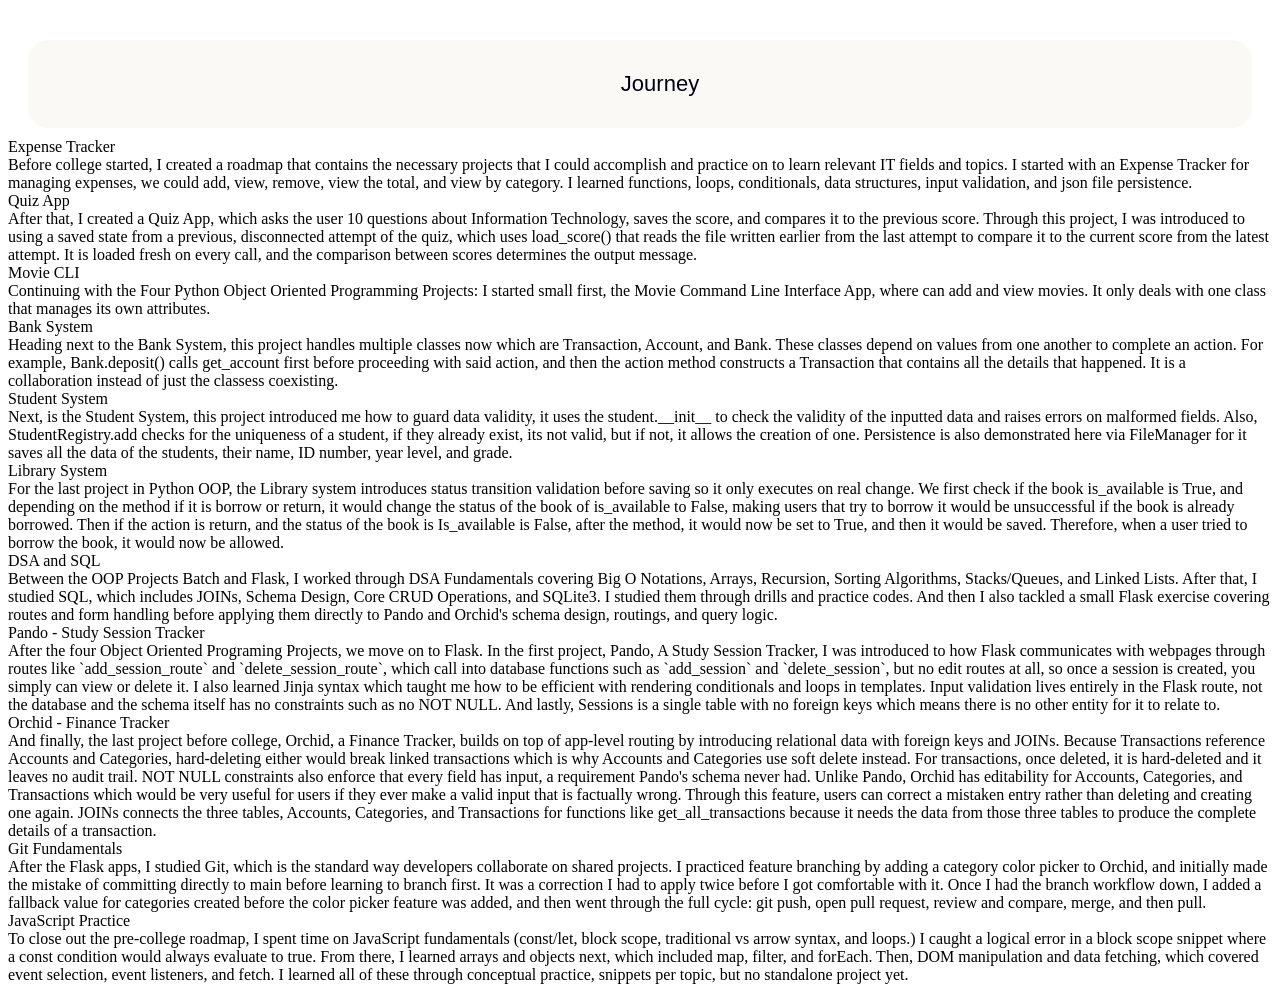
==== journey.html @ 8ac9a1c3 "Add journey.html to show progression before college" ====
<!DOCTYPE html>
<html lang="en">
<head>
    <meta charset="UTF-8">
    <meta name="viewport" content="width=device-width, initial-scale=1.0">
    <title>Pre-College Progress</title>
    <link rel="stylesheet" href="portfoliostyle.css">
</head>
<body>
        <div class="nav_bar">
            <nav>
                <ul>
                <li><a href="#Journey" class="nav-link active">Journey</a></li>
                </ul>
            </nav>
        </div>
        <div class="journey_page" id="Journey">
            <div class="journey_card">
                <div class="journey_title">Expense Tracker</div>
                <div class="journey_description">Before college started, I created a roadmap that contains the necessary projects that I could accomplish and practice on to learn relevant IT fields and topics. I started with an Expense Tracker for managing expenses, we could add, view, remove, view the total, and view by category. I learned functions, loops, conditionals, data structures, input validation, and json file persistence.</div>
            </div>
            <div class="journey_card">
                <div class="journey_title">Quiz App</div>
                <div class="journey_description">After that, I created a Quiz App, which asks the user 10 questions about Information Technology, saves the score, and compares it to the previous score. Through this project, I was introduced to using a saved state from a previous, disconnected attempt of the quiz, which uses load_score() that reads the file written earlier from the last attempt to compare it to the current score from the latest attempt. It is loaded fresh on every call, and the comparison between scores determines the output message.</div>
            </div>
            <div class="journey_card">
                <div class="journey_title">Movie CLI</div>
                <div class="journey_description">Continuing with the Four Python Object Oriented Programming Projects: I started small first, the Movie Command Line Interface App, where can add and view movies. It only deals with one class that manages its own attributes.</div>
            </div>
            <div class="journey_card">
                <div class="journey_title">Bank System</div>
                <div class="journey_description">Heading next to the Bank System, this project handles multiple classes now which are Transaction, Account, and Bank. These classes depend on values from one another to complete an action. For example, Bank.deposit() calls get_account first before proceeding with said action, and then the action method constructs a Transaction that contains all the details that happened. It is a collaboration instead of just the classess coexisting.</div>
            </div>
            <div class="journey_card">
                <div class="journey_title">Student System</div>
                <div class="journey_description">Next, is the Student System, this project introduced me how to guard data validity, it uses the student.__init__ to check the validity of the inputted data and raises errors on malformed fields. Also, StudentRegistry.add checks for the uniqueness of a student, if they already exist, its not valid, but if not, it allows the creation of one. Persistence is also demonstrated here via FileManager for it saves all the data of the students, their name, ID number, year level, and grade.</div>
            </div>
            <div class="journey_card">
                <div class="journey_title">Library System</div>
                <div class="journey_description">For the last project in Python OOP, the Library system introduces status transition validation before saving so it only executes on real change. We first check if the book is_available is True, and depending on the method if it is borrow or return, it would change the status of the book of is_available to False, making users that try to borrow it would be unsuccessful if the book is already borrowed. Then if the action is return, and the status of the book is Is_available is False, after the method, it would now be set to True, and then it would be saved. Therefore, when a user tried to borrow the book, it would now be allowed.</div>
            </div>
            <div class="journey_card">
                <div class="journey_title">DSA and SQL</div>
                <div class="journey_description">Between the OOP Projects Batch and Flask, I worked through DSA Fundamentals covering Big O Notations, Arrays, Recursion, Sorting Algorithms, Stacks/Queues, and Linked Lists. After that, I studied SQL, which includes JOINs, Schema Design, Core CRUD Operations, and SQLite3. I studied them through drills and practice codes. And then I also tackled a small Flask exercise covering routes and form handling before applying them directly to Pando and Orchid's schema design, routings, and query logic.</div>
            </div>
            <div class="journey_card">
                <div class="journey_title">Pando - Study Session Tracker</div>
                <div class="journey_description">After the four Object Oriented Programing Projects, we move on to Flask. In the first project, Pando, A Study Session Tracker, I was introduced to how Flask communicates with webpages through routes like `add_session_route` and `delete_session_route`, which call into database functions such as `add_session` and `delete_session`, but no edit routes at all, so once a session is created, you simply can view or delete it. I also learned Jinja syntax which taught me how to be efficient with rendering conditionals and loops in templates. Input validation lives entirely in the Flask route, not the database and the schema itself has no constraints such as no NOT NULL. And lastly, Sessions is a single table with no foreign keys which means there is no other entity for it to relate to.</div>
            </div>
            <div class="journey_card">
                <div class="journey_title">Orchid - Finance Tracker</div>
                <div class="journey_description">And finally, the last project before college, Orchid, a Finance Tracker, builds on top of app-level routing by introducing relational data with foreign keys and JOINs. Because Transactions reference Accounts and Categories, hard-deleting either would break linked transactions which is why Accounts and Categories use soft delete instead. For transactions, once deleted, it is hard-deleted and it leaves no audit trail. NOT NULL constraints also enforce that every field has input, a requirement Pando's schema never had. Unlike Pando, Orchid has editability for Accounts, Categories, and Transactions which would be very useful for users if they ever make a valid input that is factually wrong. Through this feature, users can correct a mistaken entry rather than deleting and creating one again. JOINs connects the three tables, Accounts, Categories, and Transactions for functions like get_all_transactions because it needs the data from those three tables to produce the complete details of a transaction. </div>
            </div>
            <div class="journey_card">
                <div class="journey_title">Git Fundamentals</div>
                <div class="journey_description">After the Flask apps, I studied Git, which is the standard way developers collaborate on shared projects. I practiced feature branching by adding a category color picker to Orchid, and initially made the mistake of committing directly to main before learning to branch first. It was a correction I had to apply twice before I got comfortable with it. Once I had the branch workflow down, I added a fallback value for categories created before the color picker feature was added, and then went through the full cycle: git push, open pull request, review and compare, merge, and then pull.</div>
            </div>
            <div class="journey_card">
                <div class="journey_title">JavaScript Practice</div>
                <div class="journey_description">To close out the pre-college roadmap, I spent time on JavaScript fundamentals (const/let, block scope, traditional vs arrow syntax, and loops.) I caught a logical error in a block scope snippet where a const condition would always evaluate to true. From there, I learned arrays and objects next, which included map, filter, and forEach. Then, DOM manipulation and data fetching, which covered event selection, event listeners, and fetch. I learned all of these through conceptual practice, snippets per topic, but no standalone project yet.</div>
            </div>
        </div>
</body>
</html>
---- portfoliostyle.css ----
:root {
    --bg-color: #0b1d3a;
    
}

/* Nav Bar */
.nav_bar {
    background: #faf9f6;
    padding: 15px;
    margin: 40px 20px 10px 20px;
    border-radius: 20px;
    font-family: Arial;
    position: sticky;
    top: 40px;
    z-index: 1000;
}

ul {
    display: flex;
    justify-content: space-evenly;
    list-style-type: none;
    gap: 1rem;
}

ul li a {
    text-decoration: none;
    color: #010013;
    padding: 5px;
    font-size: 22px;
    word-spacing: 2px;
}
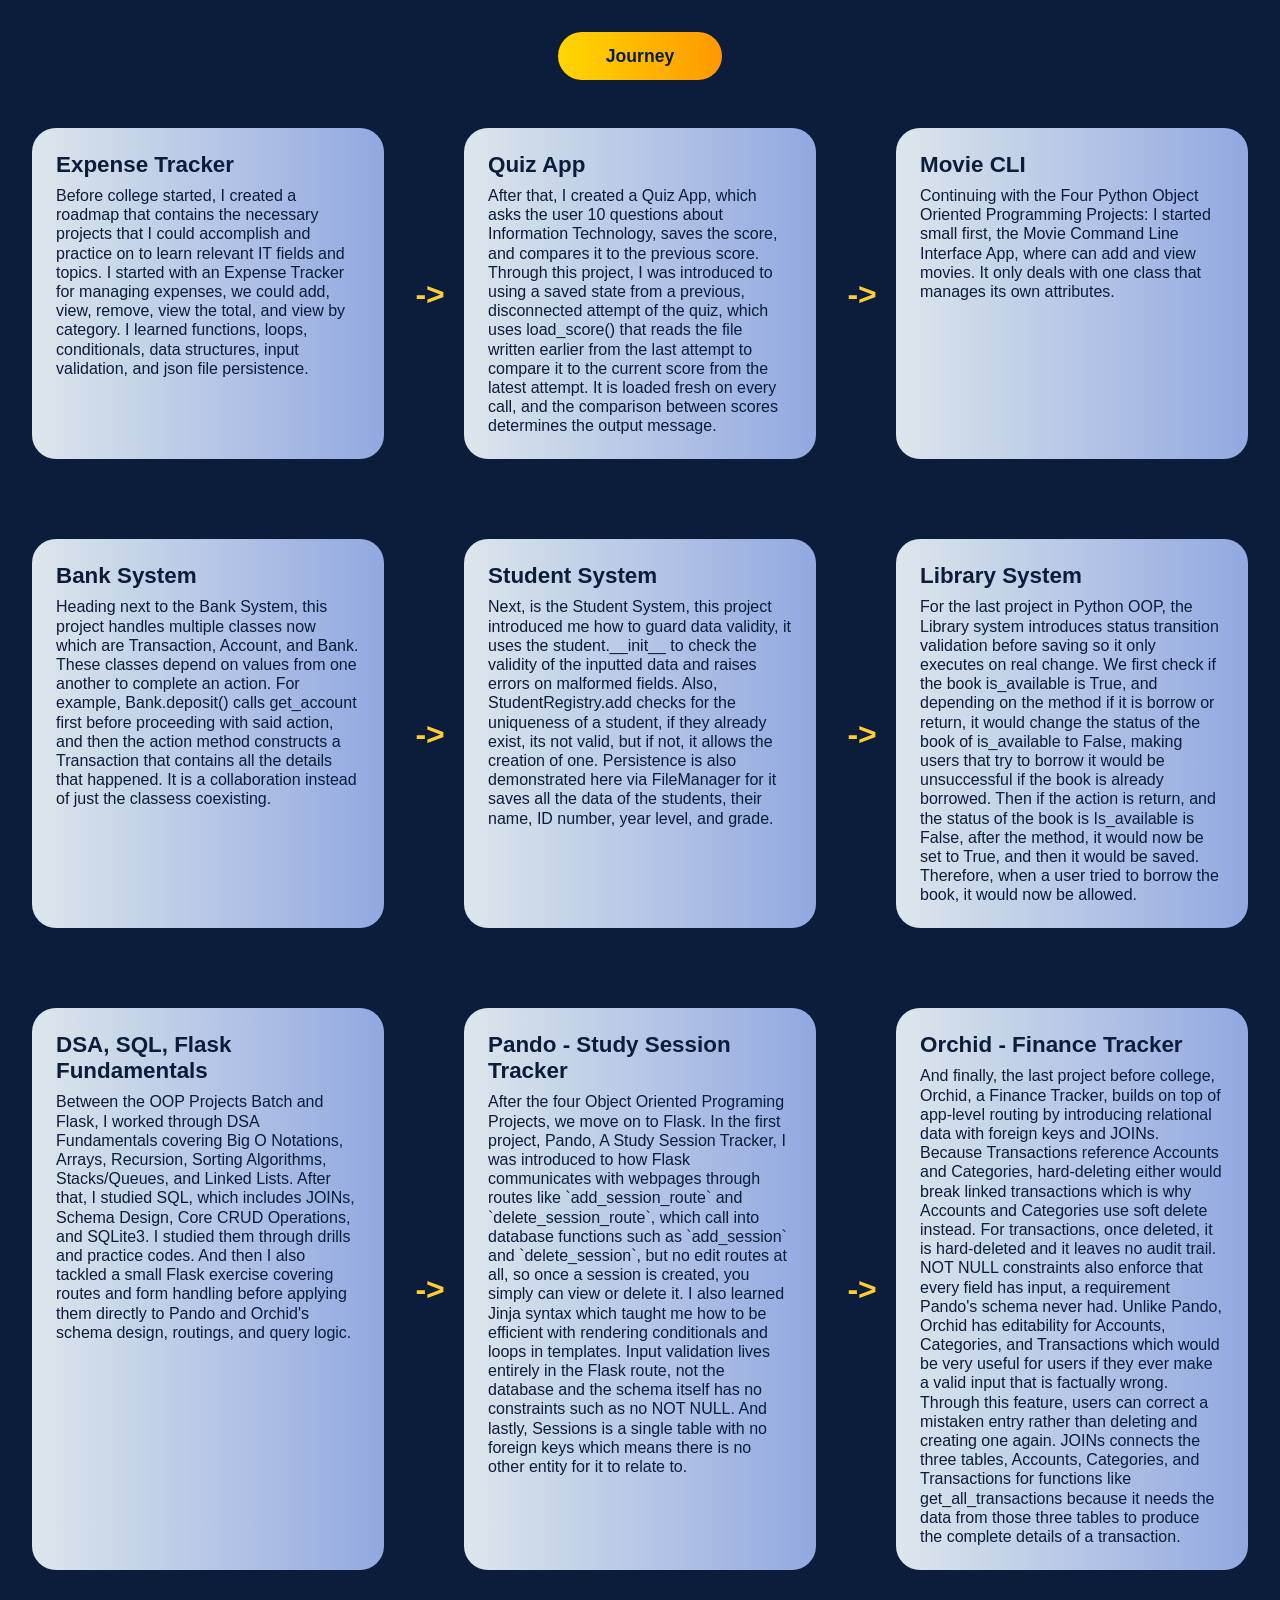
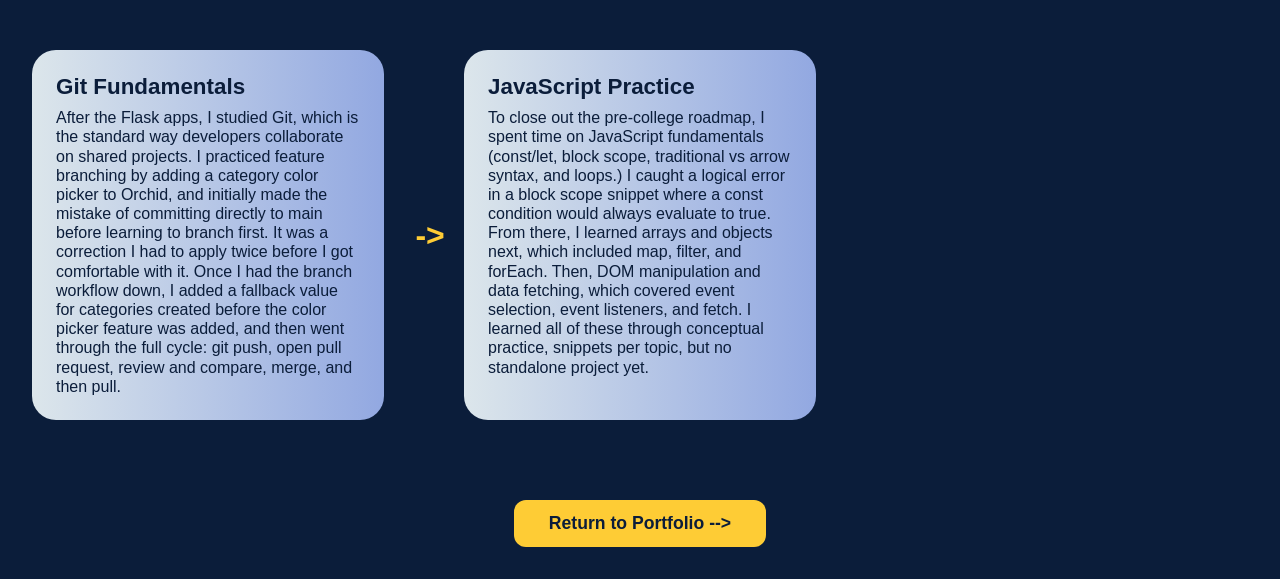
==== commit a1c18ce7: "Update CSS for Journey Section with Responsive Layout" ====
--- a/journey.html
+++ b/journey.html
@@ -15,50 +15,69 @@
             </nav>
         </div>
         <div class="journey_page" id="Journey">
-            <div class="journey_card">
-                <div class="journey_title">Expense Tracker</div>
-                <div class="journey_description">Before college started, I created a roadmap that contains the necessary projects that I could accomplish and practice on to learn relevant IT fields and topics. I started with an Expense Tracker for managing expenses, we could add, view, remove, view the total, and view by category. I learned functions, loops, conditionals, data structures, input validation, and json file persistence.</div>
+            <div class="journey_card one">
+                <h3 class="journey_title">
+                    <a href="https://github.com/astridjamesrosal/expense-tracker" target="_blank" rel="noopener noreferrer">Expense Tracker</a>
+                </h3>
+                <p class="journey_description">Before college started, I created a roadmap that contains the necessary projects that I could accomplish and practice on to learn relevant IT fields and topics. I started with an Expense Tracker for managing expenses, we could add, view, remove, view the total, and view by category. I learned functions, loops, conditionals, data structures, input validation, and json file persistence.</p>
             </div>
-            <div class="journey_card">
-                <div class="journey_title">Quiz App</div>
-                <div class="journey_description">After that, I created a Quiz App, which asks the user 10 questions about Information Technology, saves the score, and compares it to the previous score. Through this project, I was introduced to using a saved state from a previous, disconnected attempt of the quiz, which uses load_score() that reads the file written earlier from the last attempt to compare it to the current score from the latest attempt. It is loaded fresh on every call, and the comparison between scores determines the output message.</div>
+            <div class="journey_card two">
+                <h3 class="journey_title">
+                    <a href="https://github.com/astridjamesrosal/quiz-app" target="_blank" rel="noopener noreferrer">Quiz App</a>
+                </h3>
+                <p class="journey_description">After that, I created a Quiz App, which asks the user 10 questions about Information Technology, saves the score, and compares it to the previous score. Through this project, I was introduced to using a saved state from a previous, disconnected attempt of the quiz, which uses load_score() that reads the file written earlier from the last attempt to compare it to the current score from the latest attempt. It is loaded fresh on every call, and the comparison between scores determines the output message.</p>
             </div>
-            <div class="journey_card">
-                <div class="journey_title">Movie CLI</div>
-                <div class="journey_description">Continuing with the Four Python Object Oriented Programming Projects: I started small first, the Movie Command Line Interface App, where can add and view movies. It only deals with one class that manages its own attributes.</div>
+            <div class="journey_card three">
+                <h3 class="journey_title">
+                    <a href="https://github.com/astridjamesrosal/python-oop-projects/tree/main/movie-cli" target="_blank" rel="noopener noreferrer">Movie CLI</a>
+                </h3>
+                <p class="journey_description">Continuing with the Four Python Object Oriented Programming Projects: I started small first, the Movie Command Line Interface App, where can add and view movies. It only deals with one class that manages its own attributes.</p>
             </div>
-            <div class="journey_card">
-                <div class="journey_title">Bank System</div>
-                <div class="journey_description">Heading next to the Bank System, this project handles multiple classes now which are Transaction, Account, and Bank. These classes depend on values from one another to complete an action. For example, Bank.deposit() calls get_account first before proceeding with said action, and then the action method constructs a Transaction that contains all the details that happened. It is a collaboration instead of just the classess coexisting.</div>
+            <div class="journey_card four">
+                <h3 class="journey_title">
+                    <a href="https://github.com/astridjamesrosal/python-oop-projects/tree/main/bank-system" target="_blank" rel="noopener noreferrer">Bank System</a>
+                </h3>
+                <p class="journey_description">Heading next to the Bank System, this project handles multiple classes now which are Transaction, Account, and Bank. These classes depend on values from one another to complete an action. For example, Bank.deposit() calls get_account first before proceeding with said action, and then the action method constructs a Transaction that contains all the details that happened. It is a collaboration instead of just the classess coexisting.</p>
             </div>
-            <div class="journey_card">
-                <div class="journey_title">Student System</div>
-                <div class="journey_description">Next, is the Student System, this project introduced me how to guard data validity, it uses the student.__init__ to check the validity of the inputted data and raises errors on malformed fields. Also, StudentRegistry.add checks for the uniqueness of a student, if they already exist, its not valid, but if not, it allows the creation of one. Persistence is also demonstrated here via FileManager for it saves all the data of the students, their name, ID number, year level, and grade.</div>
+            <div class="journey_card five">
+                <h3 class="journey_title">
+                    <a href="https://github.com/astridjamesrosal/python-oop-projects/tree/main/student-record" target="_blank" rel="noopener noreferrer">Student System</a>
+                </h3>
+                <p class="journey_description">Next, is the Student System, this project introduced me how to guard data validity, it uses the student.__init__ to check the validity of the inputted data and raises errors on malformed fields. Also, StudentRegistry.add checks for the uniqueness of a student, if they already exist, its not valid, but if not, it allows the creation of one. Persistence is also demonstrated here via FileManager for it saves all the data of the students, their name, ID number, year level, and grade.</p>
             </div>
-            <div class="journey_card">
-                <div class="journey_title">Library System</div>
-                <div class="journey_description">For the last project in Python OOP, the Library system introduces status transition validation before saving so it only executes on real change. We first check if the book is_available is True, and depending on the method if it is borrow or return, it would change the status of the book of is_available to False, making users that try to borrow it would be unsuccessful if the book is already borrowed. Then if the action is return, and the status of the book is Is_available is False, after the method, it would now be set to True, and then it would be saved. Therefore, when a user tried to borrow the book, it would now be allowed.</div>
+            <div class="journey_card six">
+                <h3 class="journey_title">
+                    <a href="https://github.com/astridjamesrosal/python-oop-projects/tree/main/library-system" target="_blank" rel="noopener noreferrer">Library System</a>
+                </h3>
+                <p class="journey_description">For the last project in Python OOP, the Library system introduces status transition validation before saving so it only executes on real change. We first check if the book is_available is True, and depending on the method if it is borrow or return, it would change the status of the book of is_available to False, making users that try to borrow it would be unsuccessful if the book is already borrowed. Then if the action is return, and the status of the book is Is_available is False, after the method, it would now be set to True, and then it would be saved. Therefore, when a user tried to borrow the book, it would now be allowed.</p>
             </div>
-            <div class="journey_card">
-                <div class="journey_title">DSA and SQL</div>
-                <div class="journey_description">Between the OOP Projects Batch and Flask, I worked through DSA Fundamentals covering Big O Notations, Arrays, Recursion, Sorting Algorithms, Stacks/Queues, and Linked Lists. After that, I studied SQL, which includes JOINs, Schema Design, Core CRUD Operations, and SQLite3. I studied them through drills and practice codes. And then I also tackled a small Flask exercise covering routes and form handling before applying them directly to Pando and Orchid's schema design, routings, and query logic.</div>
+            <div class="journey_card seven">
+                <h3 class="journey_title">DSA, SQL, Flask Fundamentals</h3>
+                <p class="journey_description">Between the OOP Projects Batch and Flask, I worked through DSA Fundamentals covering Big O Notations, Arrays, Recursion, Sorting Algorithms, Stacks/Queues, and Linked Lists. After that, I studied SQL, which includes JOINs, Schema Design, Core CRUD Operations, and SQLite3. I studied them through drills and practice codes. And then I also tackled a small Flask exercise covering routes and form handling before applying them directly to Pando and Orchid's schema design, routings, and query logic.</p>
             </div>
-            <div class="journey_card">
-                <div class="journey_title">Pando - Study Session Tracker</div>
-                <div class="journey_description">After the four Object Oriented Programing Projects, we move on to Flask. In the first project, Pando, A Study Session Tracker, I was introduced to how Flask communicates with webpages through routes like `add_session_route` and `delete_session_route`, which call into database functions such as `add_session` and `delete_session`, but no edit routes at all, so once a session is created, you simply can view or delete it. I also learned Jinja syntax which taught me how to be efficient with rendering conditionals and loops in templates. Input validation lives entirely in the Flask route, not the database and the schema itself has no constraints such as no NOT NULL. And lastly, Sessions is a single table with no foreign keys which means there is no other entity for it to relate to.</div>
+            <div class="journey_card eight">
+                <h3 class="journey_title">
+                    <a href="https://github.com/astridjamesrosal/flask-phase/tree/main/project5_study_tracker" target="_blank" rel="noopener noreferrer">Pando - Study Session Tracker</a>
+                </h3>
+                <p class="journey_description">After the four Object Oriented Programing Projects, we move on to Flask. In the first project, Pando, A Study Session Tracker, I was introduced to how Flask communicates with webpages through routes like `add_session_route` and `delete_session_route`, which call into database functions such as `add_session` and `delete_session`, but no edit routes at all, so once a session is created, you simply can view or delete it. I also learned Jinja syntax which taught me how to be efficient with rendering conditionals and loops in templates. Input validation lives entirely in the Flask route, not the database and the schema itself has no constraints such as no NOT NULL. And lastly, Sessions is a single table with no foreign keys which means there is no other entity for it to relate to.</p>
             </div>
-            <div class="journey_card">
-                <div class="journey_title">Orchid - Finance Tracker</div>
-                <div class="journey_description">And finally, the last project before college, Orchid, a Finance Tracker, builds on top of app-level routing by introducing relational data with foreign keys and JOINs. Because Transactions reference Accounts and Categories, hard-deleting either would break linked transactions which is why Accounts and Categories use soft delete instead. For transactions, once deleted, it is hard-deleted and it leaves no audit trail. NOT NULL constraints also enforce that every field has input, a requirement Pando's schema never had. Unlike Pando, Orchid has editability for Accounts, Categories, and Transactions which would be very useful for users if they ever make a valid input that is factually wrong. Through this feature, users can correct a mistaken entry rather than deleting and creating one again. JOINs connects the three tables, Accounts, Categories, and Transactions for functions like get_all_transactions because it needs the data from those three tables to produce the complete details of a transaction. </div>
+            <div class="journey_card nine">
+                <h3 class="journey_title">
+                    <a href="https://github.com/astridjamesrosal/flask-phase/tree/main/project6_finance_tracker" target="_blank" rel="noopener noreferrer">Orchid - Finance Tracker</a>
+                </h3>
+                <p class="journey_description">And finally, the last project before college, Orchid, a Finance Tracker, builds on top of app-level routing by introducing relational data with foreign keys and JOINs. Because Transactions reference Accounts and Categories, hard-deleting either would break linked transactions which is why Accounts and Categories use soft delete instead. For transactions, once deleted, it is hard-deleted and it leaves no audit trail. NOT NULL constraints also enforce that every field has input, a requirement Pando's schema never had. Unlike Pando, Orchid has editability for Accounts, Categories, and Transactions which would be very useful for users if they ever make a valid input that is factually wrong. Through this feature, users can correct a mistaken entry rather than deleting and creating one again. JOINs connects the three tables, Accounts, Categories, and Transactions for functions like get_all_transactions because it needs the data from those three tables to produce the complete details of a transaction. </p>
             </div>
-            <div class="journey_card">
-                <div class="journey_title">Git Fundamentals</div>
-                <div class="journey_description">After the Flask apps, I studied Git, which is the standard way developers collaborate on shared projects. I practiced feature branching by adding a category color picker to Orchid, and initially made the mistake of committing directly to main before learning to branch first. It was a correction I had to apply twice before I got comfortable with it. Once I had the branch workflow down, I added a fallback value for categories created before the color picker feature was added, and then went through the full cycle: git push, open pull request, review and compare, merge, and then pull.</div>
+            <div class="journey_card ten">
+                <h3 class="journey_title">Git Fundamentals</h3>
+                <p class="journey_description">After the Flask apps, I studied Git, which is the standard way developers collaborate on shared projects. I practiced feature branching by adding a category color picker to Orchid, and initially made the mistake of committing directly to main before learning to branch first. It was a correction I had to apply twice before I got comfortable with it. Once I had the branch workflow down, I added a fallback value for categories created before the color picker feature was added, and then went through the full cycle: git push, open pull request, review and compare, merge, and then pull.</p>
             </div>
-            <div class="journey_card">
-                <div class="journey_title">JavaScript Practice</div>
-                <div class="journey_description">To close out the pre-college roadmap, I spent time on JavaScript fundamentals (const/let, block scope, traditional vs arrow syntax, and loops.) I caught a logical error in a block scope snippet where a const condition would always evaluate to true. From there, I learned arrays and objects next, which included map, filter, and forEach. Then, DOM manipulation and data fetching, which covered event selection, event listeners, and fetch. I learned all of these through conceptual practice, snippets per topic, but no standalone project yet.</div>
+            <div class="journey_card eleven">
+                <h3 class="journey_title">JavaScript Practice</h3>
+                <p class="journey_description">To close out the pre-college roadmap, I spent time on JavaScript fundamentals (const/let, block scope, traditional vs arrow syntax, and loops.) I caught a logical error in a block scope snippet where a const condition would always evaluate to true. From there, I learned arrays and objects next, which included map, filter, and forEach. Then, DOM manipulation and data fetching, which covered event selection, event listeners, and fetch. I learned all of these through conceptual practice, snippets per topic, but no standalone project yet.</p>
             </div>
         </div>
+        <footer class="journey_footer">
+            <a href="portfolioindex.html" class="return_btn">Return to Portfolio --> </a>
+        </footer>
 </body>
 </html>
--- a/portfoliostyle.css
+++ b/portfoliostyle.css
@@ -1,31 +1,745 @@
 :root {
-    --bg-color: #0b1d3a;
-    
+    --dark-blue: #0b1d3a;
+    --yellow-color: #fecc35;
+    --light-yellow: #eecd60;
+    --light-blue: #dce6eb;
+    --white-font: #fafafa;
+    --navbar-color: linear-gradient(to right, #FFD700, #FF9800);
+    --journey-bg: linear-gradient(to right, #dce6eb, #92a8e1); 
+}
+
+* {
+    scroll-behavior: smooth;
+    box-sizing: border-box;
+    margin: 0;
+}
+
+body {
+    background-color: var(--dark-blue);
+    font-family: 'Inter', sans-serif;
 }
 
 /* Nav Bar */
+
 .nav_bar {
-    background: #faf9f6;
-    padding: 15px;
-    margin: 40px 20px 10px 20px;
-    border-radius: 20px;
-    font-family: Arial;
+    display: flex;
+    justify-content: center;
+    align-items: center;
+    background: var(--navbar-color);
+    border-radius: 35rem;
+    padding: 0.75rem 2rem;
     position: sticky;
-    top: 40px;
-    z-index: 1000;
+    top: 2rem;
+    margin-inline: auto;
+    width: max-content;
+    height: 3rem;
+    z-index: 100;
 }
 
 ul {
-    display: flex;
-    justify-content: space-evenly;
+    padding-left: 0;
+    display: flex;
     list-style-type: none;
     gap: 1rem;
+    margin: 0;
 }
 
 ul li a {
     text-decoration: none;
-    color: #010013;
-    padding: 5px;
-    font-size: 22px;
-    word-spacing: 2px;
-}
+    color: var(--dark-blue);
+    font-size: 1.1rem;
+    font-weight: 800;
+    white-space: nowrap;
+    padding: 0.5rem 1rem;
+    border-radius: 32.35rem;
+}
+
+ul li a:hover {
+    background-color: var(--dark-blue);
+    color: var(--white-font);
+}
+
+/* Certificate Modal */
+
+.modal_overlay {
+    display: none;
+    position: fixed;
+    top: 0;
+    left: 0;
+    width: 100vw;
+    height: 100vh;
+    background-color: rgba(11, 29, 58, 0.85); 
+    z-index: 1000;
+    justify-content: center;
+    align-items: center;
+}
+
+.modal_overlay:target {
+    display: flex;
+}
+
+.modal_content {
+    position: relative;
+    max-width: 90%;
+    max-height: 80vh;
+}
+
+.modal_image {
+    max-width: 100%;
+    max-height: 80vh;
+    border: 4px solid var(--yellow-color);
+    border-radius: 0.5rem;
+    object-fit: contain;
+}
+
+.modal_close {
+    position: absolute;
+    top: -3rem;
+    right: 0;
+    color: var(--yellow-color);
+    font-size: 2.5rem;
+    text-decoration: none;
+    font-weight: bold;
+    transition: transform 0.2s ease;
+}
+
+/* About Section */
+
+#About {
+    scroll-margin-top: 12rem;
+    display: flex;
+    align-items: center;      
+    justify-content: center;       
+    margin: 8rem auto 8rem auto;  
+    padding: 0 2rem;
+    gap: 5rem;            
+}
+
+.about_left_side {
+    display: flex;
+    flex-direction: column;
+    align-items: center;      
+    text-align: center;
+    flex: 1;
+    max-width: 450px;
+}
+
+.about_picture {
+    height: 16rem;
+    width: 24rem;
+    object-fit: cover;
+    border: 3px solid var(--yellow-color); 
+    margin-bottom: 1rem;
+}
+
+.about_student {
+    color: var(--yellow-color);
+    font-weight: 800;
+    font-size: 1.75rem;
+    margin: 0.5rem 0 0 0;
+}
+
+.about_school {
+    color: var(--light-yellow);
+    font-weight: 600;
+    font-size: 1.5rem;
+    margin: 0 0 1rem 0;
+}
+
+.about_certificate {
+    color: var(--white-font);
+    text-decoration: none;
+    font-size: 1.25rem;
+    margin: 0 0 1rem 0;
+}
+
+.about_action {
+    background-color: var(--yellow-color);
+    color: var(--dark-blue);
+    font-weight: 800;
+    font-size: 1.5rem;
+    padding: 0.8rem 2.5rem;
+    border-radius: 35rem;
+    text-decoration: none;
+    transition: transform 0.2s ease;
+}
+
+.about_action:hover {
+    transform: scale(1.05);
+    background: var(--navbar-color);
+}
+
+.about_right_side {
+    display: flex;
+    flex-direction: column;
+    align-items: flex-start;  
+    flex: 1;
+    max-width: 600px;
+}
+
+.about_name {
+    color: var(--yellow-color);
+    font-size: 3rem;
+    font-weight: 800;
+    margin-bottom: 0.5rem;
+}
+
+.about_contact_section {
+    display: flex;
+    align-items: center;
+    gap: 0.5rem;
+    margin: 0 0 2rem 0;
+}
+
+.about_contact {
+    color: var(--yellow-color);
+    font-size: 1rem;
+    margin: 0;
+    text-decoration: none;
+    transition: transform 0.2s ease-in-out;
+}
+
+.about_contact:hover {
+    transform: scale(1.05);
+}
+
+.about_divide {
+    color: var(--white-font);
+    margin: 0;
+}
+
+.about_description {
+    color: var(--white-font);
+    font-size: 1.8rem;
+    line-height: 1.6;
+    margin: 0;
+    max-width: 585px;
+}
+
+.about_description a {
+    text-decoration: none;
+    color: var(--yellow-color);
+    font-weight: 700;
+    border-bottom: 2px solid transparent;
+}
+
+.about_description a:hover {
+    border-bottom-color: var(--yellow-color);
+}
+
+/* Projects Section */
+
+#Projects {
+    scroll-margin-top: 4rem;
+}
+
+.project_container {
+    margin: 4rem 2rem;
+    padding: 2.5rem;
+}
+
+.project_header {
+    display: flex;
+    justify-content: space-between;
+    align-items: center;
+    margin-bottom: 1rem;
+    width: 100%;
+}
+
+.project_title_contents {
+    display: flex;
+    align-items: center;
+    gap: 0.75rem;
+}
+
+.project_logo {
+    height: 2rem;
+    width: 2rem;
+}
+
+.project_title {
+    color: var(--white-font);
+    font-size: 2.2rem;
+    font-weight: 800;
+    margin: 0;
+}
+
+.github_btn {
+    background-color: var(--yellow-color);
+    color: var(--dark-blue);
+    font-weight: 700;
+    font-size: 1.1rem;
+    padding: 0.6rem 1.8rem;
+    border-radius: 35rem;
+    text-decoration: none;
+    white-space: nowrap;
+    transition: transform 0.3s ease;
+}
+
+.github_btn:hover {
+    transform: scale(1.05);
+    background: var(--navbar-color);
+}
+
+.project_description {
+    color: var(--light-blue);
+    font-size: 1.25rem;
+    margin-top: 0;
+    margin-bottom: 1rem;
+}
+
+.project_main_body {
+    display: flex;
+    gap: 4rem;
+    align-items: flex-start;
+    width: 100%;
+}
+
+.project_main_left, 
+.project_main_right {
+    flex: 1;
+    width: 50%;
+}
+
+.project_design {
+    background: var(--yellow-color);
+    color: var(--dark-blue);
+    padding: 1rem 1.2rem;
+    border-radius: 1rem;
+    margin-bottom: 1rem;
+}
+
+.design_decision_title {
+    font-size: 1.8rem;
+    font-weight: 800;
+    text-align: center;
+}
+
+.design_points {
+    font-size: 1.025rem;
+    line-height: 1.6;
+}
+
+.project_limitation {
+    margin-top: 1rem;
+}
+
+.limitation_header {
+    color: var(--yellow-color);
+    font-size: 1.4rem;
+    font-weight: 700;
+    margin-top: 0;
+    margin-bottom: 0.75rem;
+}
+
+.limitation_points {
+    color: var(--white-font);
+    font-size: 1.05rem;
+    line-height: 1.5;
+}
+
+.project_image {
+    width: 100%;
+    border: 3px solid var(--yellow-color);
+    border-radius: 0.5rem;
+    overflow: hidden; 
+    margin-bottom: 1rem;
+    display: flex;
+}
+
+.project_screenshot {
+    width: 100%;
+    height: auto;
+    object-fit: cover;
+    display: block;
+}
+
+.technology_used_title {
+    color: var(--yellow-color);
+    font-size: 1.4rem;
+    font-weight: 700;
+    margin-top: 0;
+    margin-bottom: 1rem;
+}
+
+.technology_used_container {
+    list-style: none;
+    padding-left: 0;
+    margin: 0;
+    display: flex;
+    flex-wrap: wrap;
+    gap: 0.75rem;
+}
+
+.technology_used {
+    background-color: var(--yellow-color);
+    color: var(--dark-blue);
+    font-weight: 600;
+    font-size: 0.95rem;
+    padding: 0.5rem 1.5rem;
+    border-radius: 35rem; 
+    white-space: nowrap;
+}
+
+/* Responsive Design for smaller screens */
+
+@media screen and (max-width: 968px) {
+
+    body {
+        overflow-x: hidden; 
+    }
+
+    .nav_bar {
+        width: 90%;
+        max-width: 400px;
+        padding: 0.5rem 1rem;
+        top: 1rem;
+    }
+
+    .nav_bar ul {
+        justify-content: center;
+        gap: 1.5rem;
+    }
+
+    #About {
+        flex-direction: column; 
+        align-items: center;
+        text-align: center;
+        margin: 2rem 0;
+        padding: 0 1rem;
+        gap: 2rem;
+    }
+
+    .about_left_side, 
+    .about_right_side {
+        width: 100%;
+        max-width: 100%;
+        display: flex;
+        flex-direction: column;
+        align-items: center;
+        justify-content: center;
+    }
+
+    .about_picture {
+        width: 100%;
+        max-width: 240px; 
+        height: auto;
+    }
+
+    .about_certificate,
+    .about_action {
+        width: 100%;
+        max-width: 320px; 
+        text-align: center;
+        margin-inline: auto;
+    }
+
+    .about_contact_section {
+        flex-direction: column;
+        gap: 0.75rem;
+        width: 100%;
+        margin-bottom: 1.5rem;
+    }
+
+    .about_divide {
+        display: none; 
+    }
+
+    .about_description {
+        text-align: justify; 
+        font-size: 1.1rem;
+        line-height: 1.6;
+        padding: 0;
+        max-width: 100%; 
+    }
+
+    .projects {
+        padding: 2rem 1rem;
+    }
+
+    .project_container {
+        margin: 2rem 0;
+        padding: 1.5rem 1rem;
+        margin-bottom: 4rem;
+        margin-top: -2rem;
+    }
+
+    .project_header {
+        flex-direction: column;
+        align-items: center;
+        text-align: center;
+        gap: 1.5rem;
+        margin-bottom: 1.5rem;
+    }
+
+    .project_title_contents {
+        flex-direction: column; 
+        align-items: center;
+        gap: 0.5rem;
+    }
+
+    .project_logo {
+        width: 50px;
+        height: 50px;
+    }
+
+    .project_title {
+        font-size: 1.5rem;
+        text-align: center;
+    }
+
+    .github_btn {
+        width: auto;
+        padding: 0.6rem 2rem;
+    }
+
+    .project_description {
+        text-align: center;
+        font-size: 1.05rem;
+        margin-bottom: 2rem;
+    }
+
+    .project_main_body {
+        flex-direction: column;
+        gap: 2.5rem;
+    }
+
+    .project_main_left,
+    .project_main_right {
+        width: 100%;
+    }
+
+    .project_design {
+        padding: 1.5rem 1.25rem;
+        border-radius: 1.5rem;
+    }
+
+    .design_decision_title,
+    .limitation_header,
+    .technology_used_title {
+        text-align: center;
+        font-size: 1.4rem;
+    }
+
+    .design_points,
+    .limitation_points {
+        font-size: 1rem;
+        line-height: 1.5;
+        text-align: left;
+    }
+
+    .technology_used_container {
+        justify-content: center; 
+        padding-left: 0;
+        gap: 0.5rem;
+    }
+
+    .technology_used {
+        font-size: 0.85rem;
+        padding: 0.4rem 1.2rem;
+    }
+}
+
+@media screen and (min-width: 969px) and (max-height: 720px) {
+    #About {
+        margin: 5rem auto 8rem auto; 
+    }
+}
+
+/* Journey Section */
+
+#Journey {
+    scroll-margin-top: 4rem;
+    display: grid;
+    grid-template-columns: repeat(3, 1fr);
+    gap: 5rem;
+    max-width: 1280px;
+    margin: 0 auto;
+    padding: 5rem 2rem;
+}
+
+.journey_card {
+    background-image: var(--journey-bg);
+    display: flex;
+    flex-direction: column;
+    justify-content: flex-start;
+    position: relative; 
+    color: var(--dark-blue);
+    padding: 1.5rem;
+    border-radius: 1.5rem;
+}
+
+.journey_title {
+    font-weight: 800;
+    font-size: 1.4rem;
+}
+
+.journey_title a {
+    text-decoration: none;
+    color: var(--dark-blue);
+}
+
+.journey_title a:hover {
+    text-decoration: underline;
+}
+
+.journey_description {
+    font-size: 1rem;
+    line-height: 1.2;
+    margin-top: 0.5rem;
+}
+
+.journey_card::after {
+    position: absolute;
+    font-size: 2rem;
+    font-weight: 800;
+    color: var(--yellow-color);
+    display: flex;
+    align-items: center;
+    justify-content: center;
+    pointer-events: none;
+}
+
+.journey_card.one::after,
+.journey_card.two::after,
+.journey_card.four::after,
+.journey_card.five::after,
+.journey_card.seven::after,
+.journey_card.eight::after,
+.journey_card.ten::after {
+    content: "->";
+    top: 50%;
+    right: -3.8rem;
+    transform: translateY(-50%);
+}
+
+.journey_footer {
+    width: 100%;
+    display: flex;
+    justify-content: center;
+    align-items: center;
+    padding: 0 0 2rem 0;
+}
+
+.return_btn {
+    background-color: var(--yellow-color);
+    color: var(--dark-blue);
+    text-decoration: none;
+    font-weight: 700;
+    font-size: 1.1rem;
+    padding: 0.8rem 2.2rem;
+    border-radius: 0.75rem;
+    display: flex;
+    align-items: center;
+    gap: 0.75rem;
+    transition: transform 0.2s ease;
+}
+
+.return_btn:hover {
+    background-image: var(--navbar-color);
+    transform: scale(1.05);
+}
+
+/* Responsive Design for Journey Section */
+
+@media screen and (max-width: 1024px) {
+    #Journey {
+        grid-template-columns: repeat(2, 1fr);
+        gap: 5.5rem 4.5rem;
+        padding: 4rem 1.5rem;
+    }
+
+    .journey_card.one::after,
+    .journey_card.two::after,
+    .journey_card.three::after,
+    .journey_card.four::after,
+    .journey_card.five::after,
+    .journey_card.six::after,
+    .journey_card.seven::after,
+    .journey_card.eight::after,
+    .journey_card.nine::after,
+    .journey_card.ten::after {
+        content: none;
+        top: auto;
+        right: auto;
+        left: auto;
+        bottom: auto;
+        transform: none;
+    }
+
+    .journey_card.one::after,
+    .journey_card.three::after,
+    .journey_card.five::after,
+    .journey_card.seven::after,
+    .journey_card.nine::after {
+        content: "->";
+        top: 50%;
+        right: -3.2rem; 
+        transform: translateY(-50%);
+    }
+}
+
+@media screen and (max-width: 768px) {
+    #Journey {
+        grid-template-columns: 1fr; 
+        gap: 4.5rem 0; 
+        padding: 3rem 1rem;
+        box-sizing: border-box;
+    }
+
+    .journey_card {
+        padding: 1.25rem;
+        border-radius: 1rem;
+    }
+
+    .journey_title {
+        font-size: 1.25rem;
+    }
+
+    .journey_description {
+        font-size: 0.95rem;
+        line-height: 1.3;
+    }
+
+    .journey_card::after {
+        content: "->";
+        position: absolute;
+        font-size: 1.75rem;
+        font-weight: 800;
+        color: var(--yellow-color);
+        display: flex;
+        align-items: center;
+        justify-content: center;
+        pointer-events: none;
+    }
+
+    .journey_card.one::after,
+    .journey_card.two::after,
+    .journey_card.three::after,
+    .journey_card.four::after,
+    .journey_card.five::after,
+    .journey_card.six::after,
+    .journey_card.seven::after,
+    .journey_card.eight::after,
+    .journey_card.nine::after,
+    .journey_card.ten::after {
+        content: "->";
+        top: auto;
+        right: auto;
+        left: 50%;
+        bottom: -3.5rem;
+        transform: translateX(-50%) rotate(90deg);
+    }
+
+    .journey_card.eleven::after {
+        content: none;
+    }
+
+    .return_btn {
+        width: 100%;
+        max-width: 280px;
+        justify-content: center;
+        font-size: 1rem;
+        padding: 0.75rem 0;
+    }
+}
